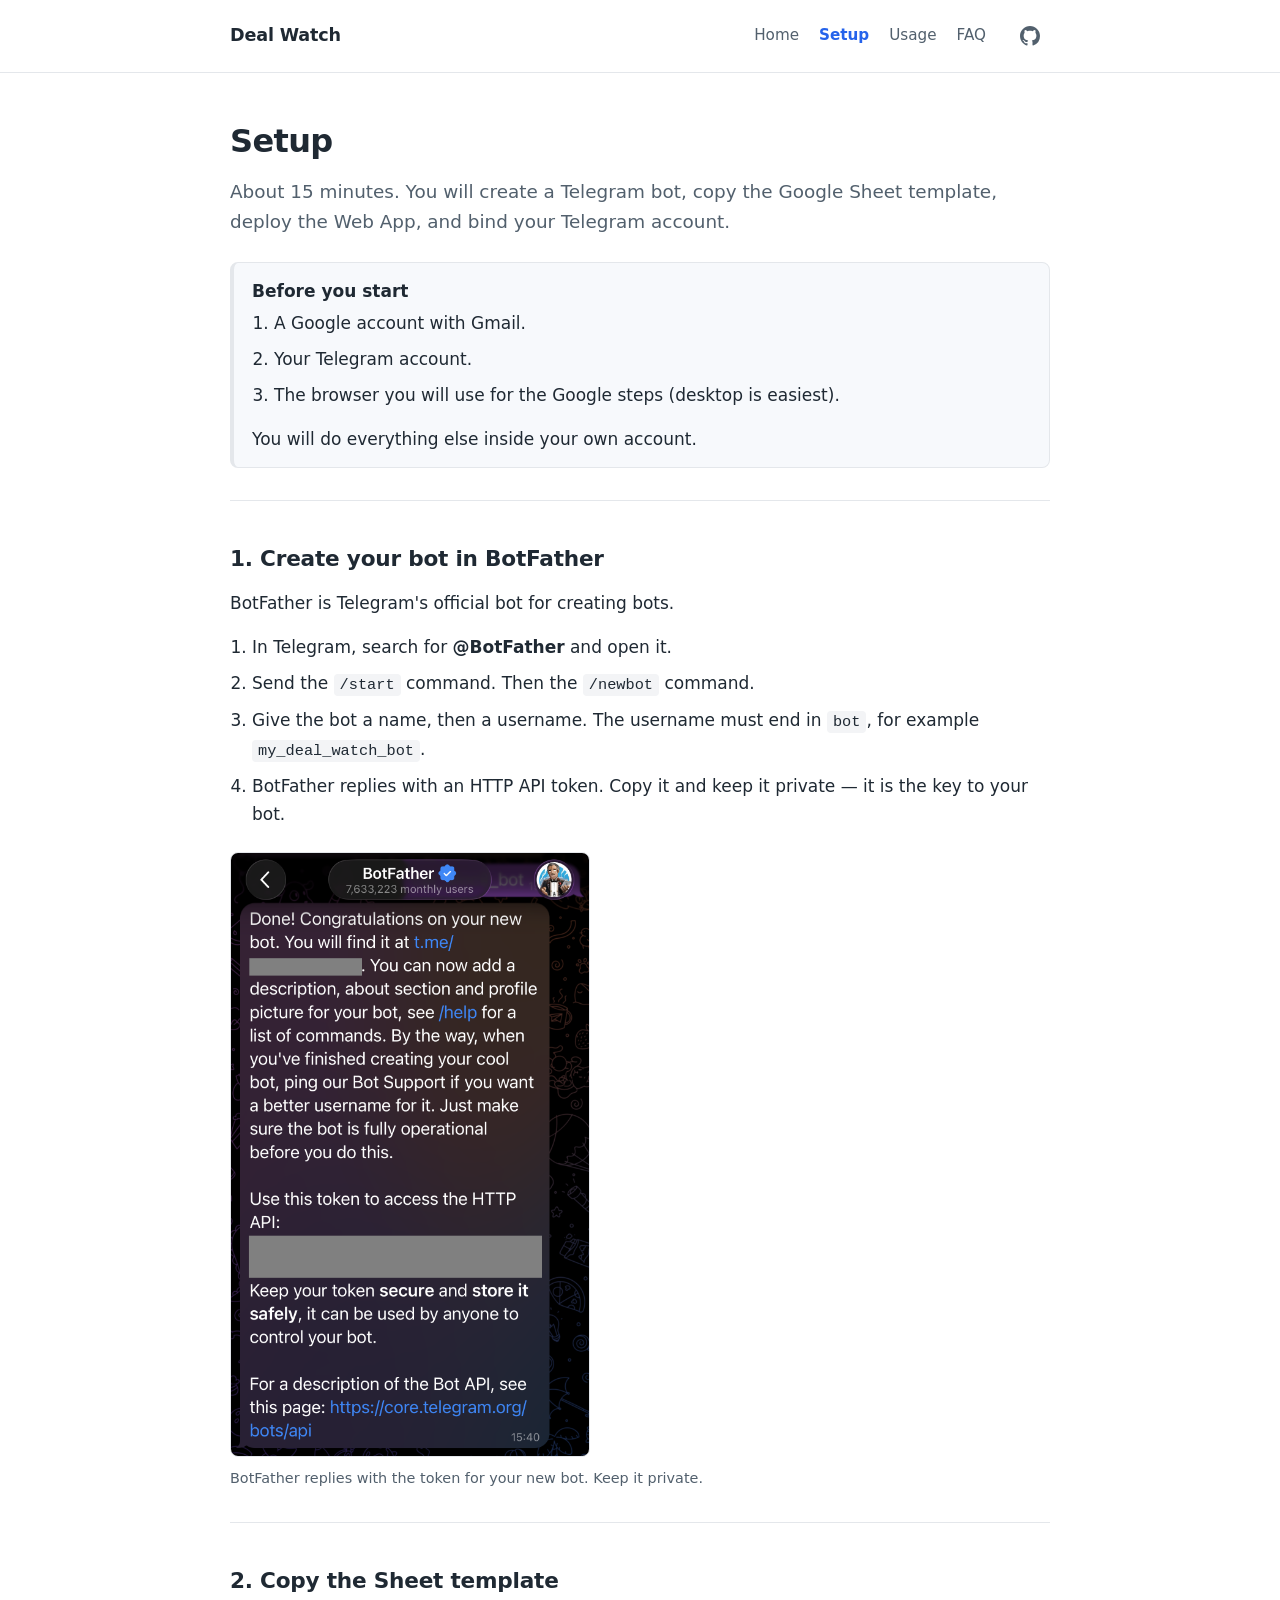
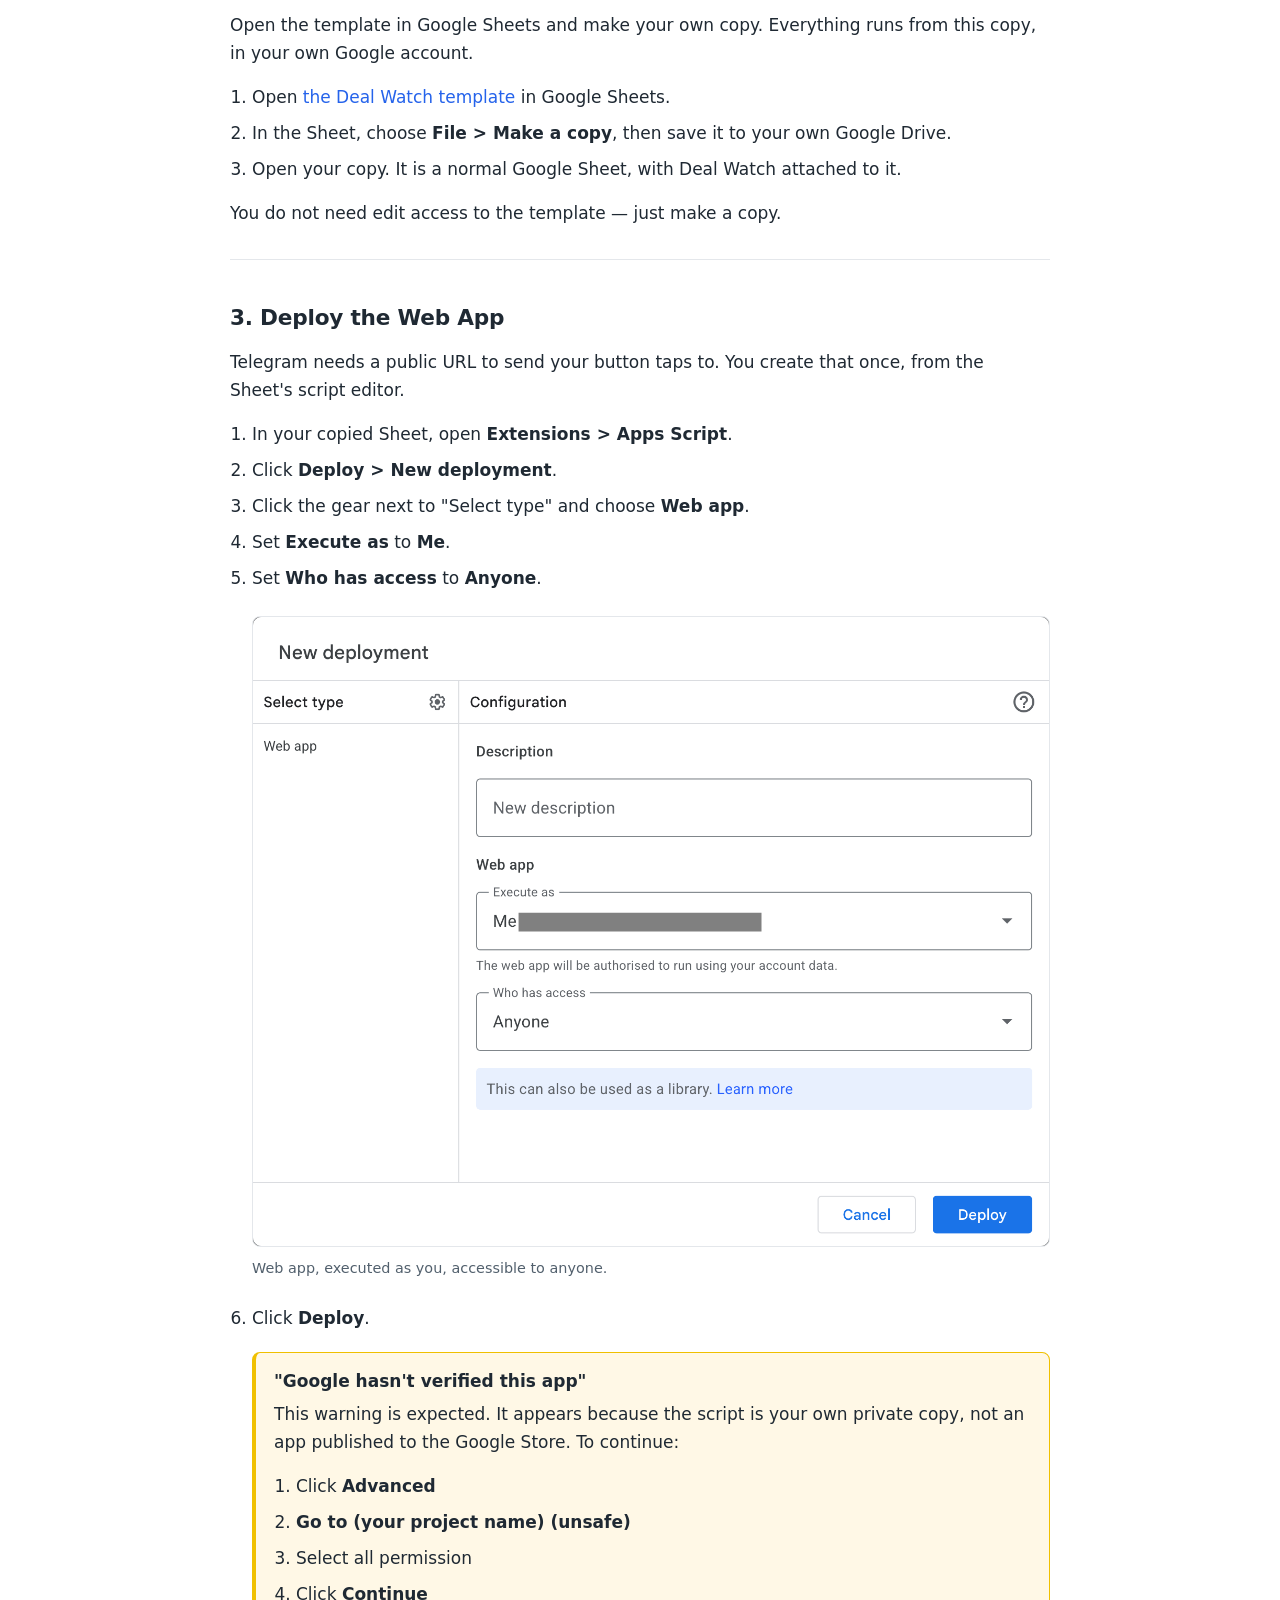
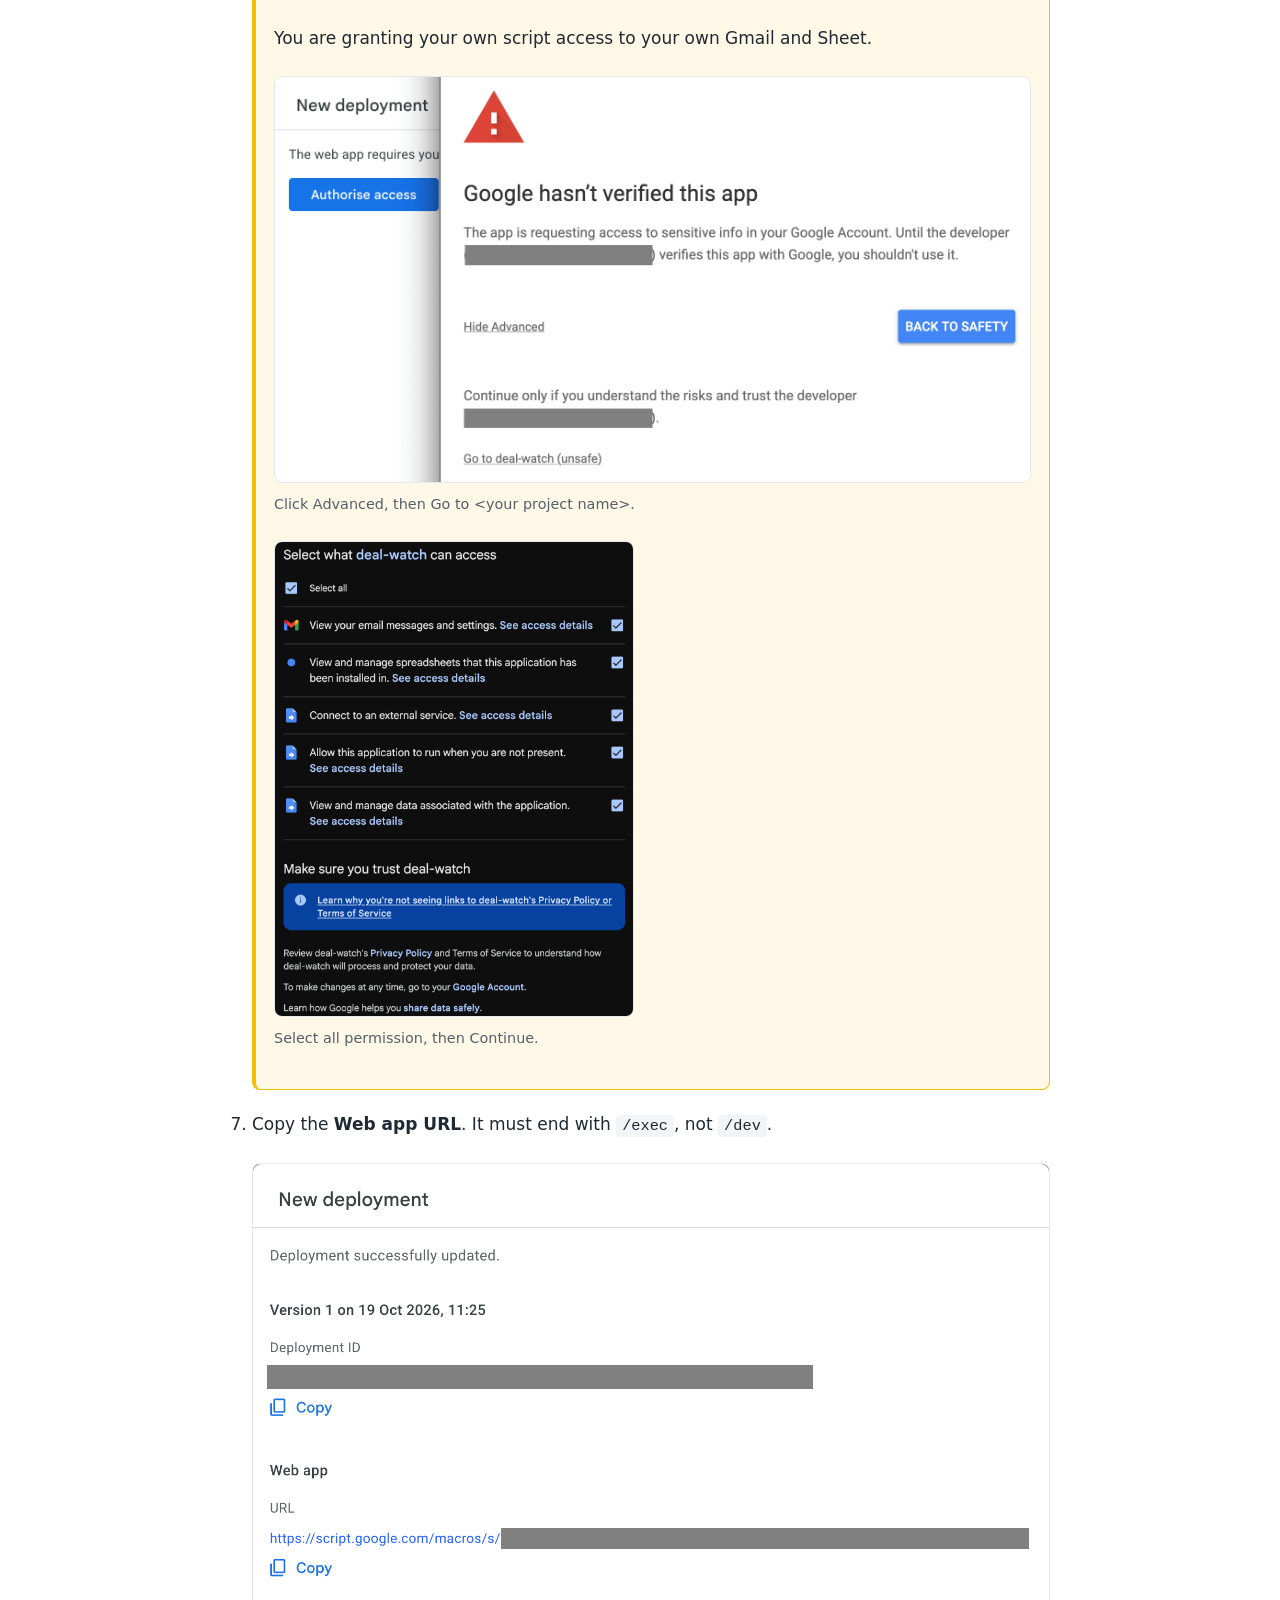
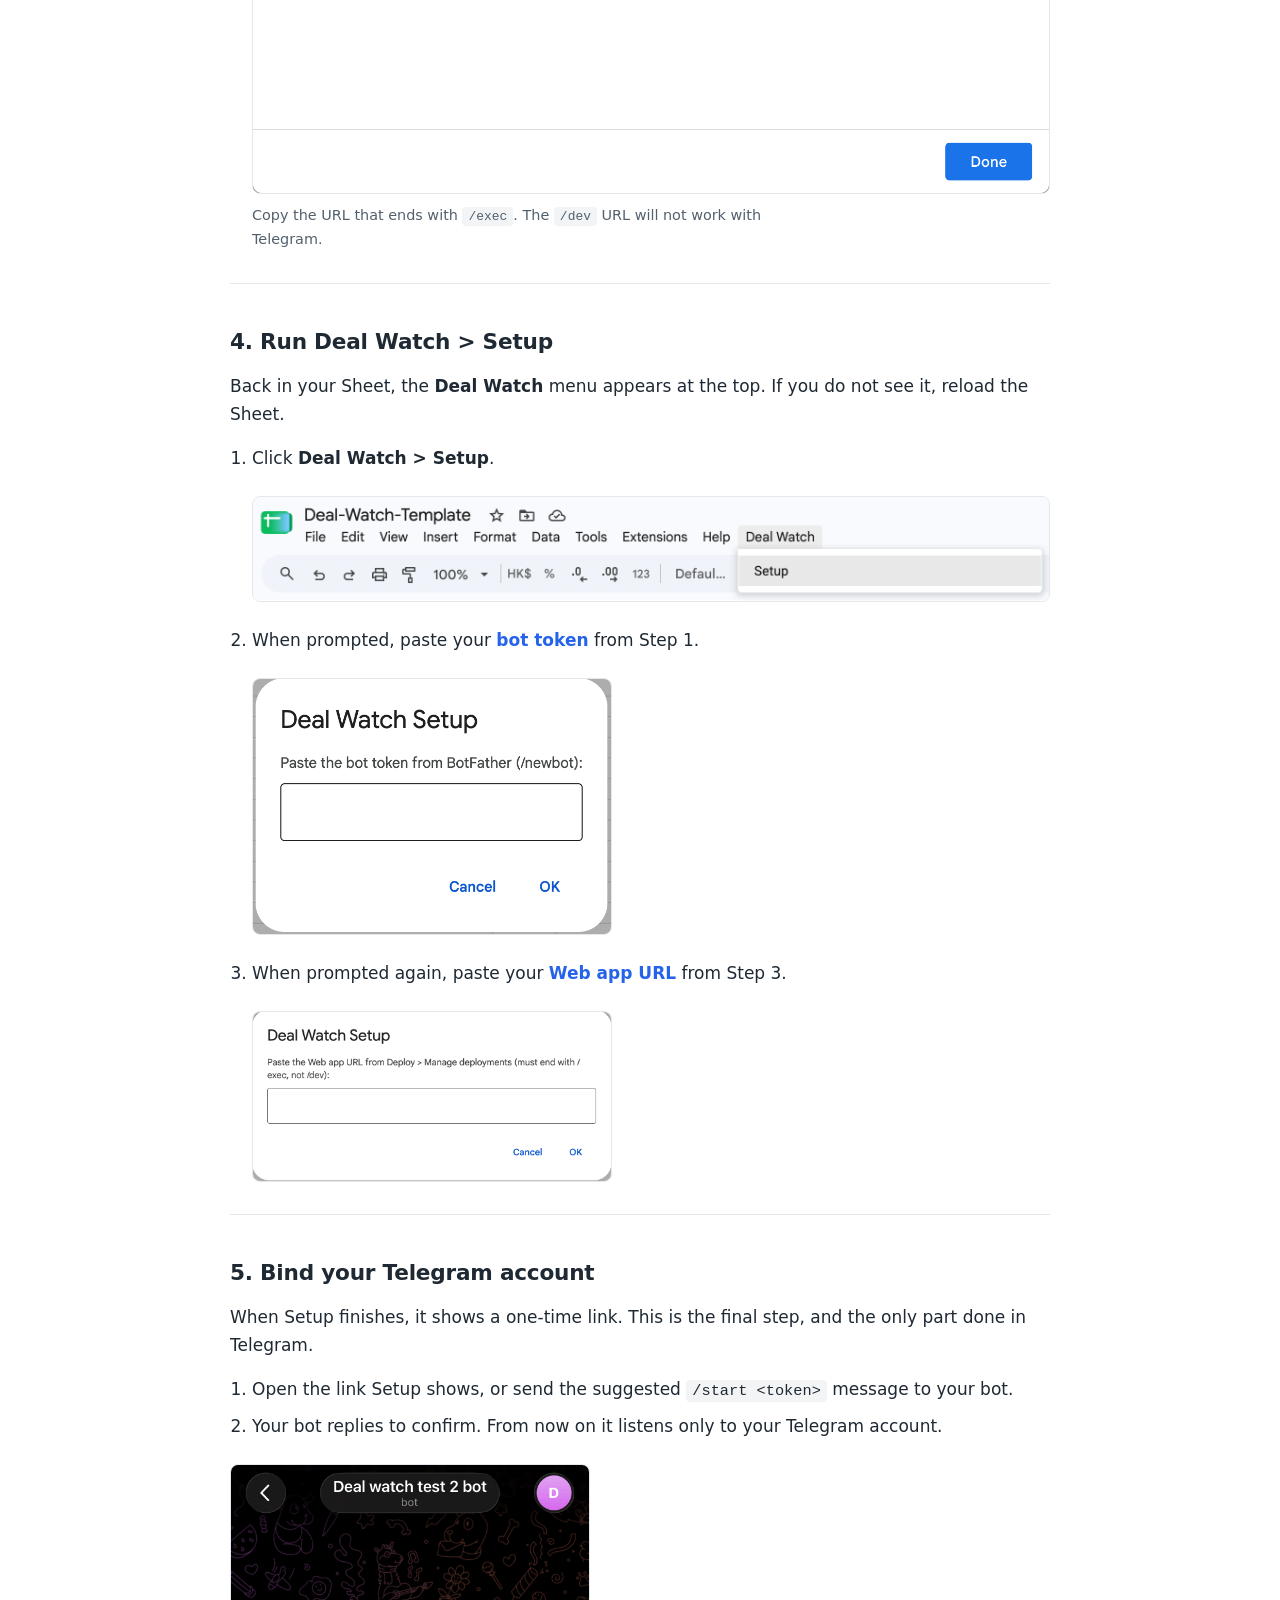
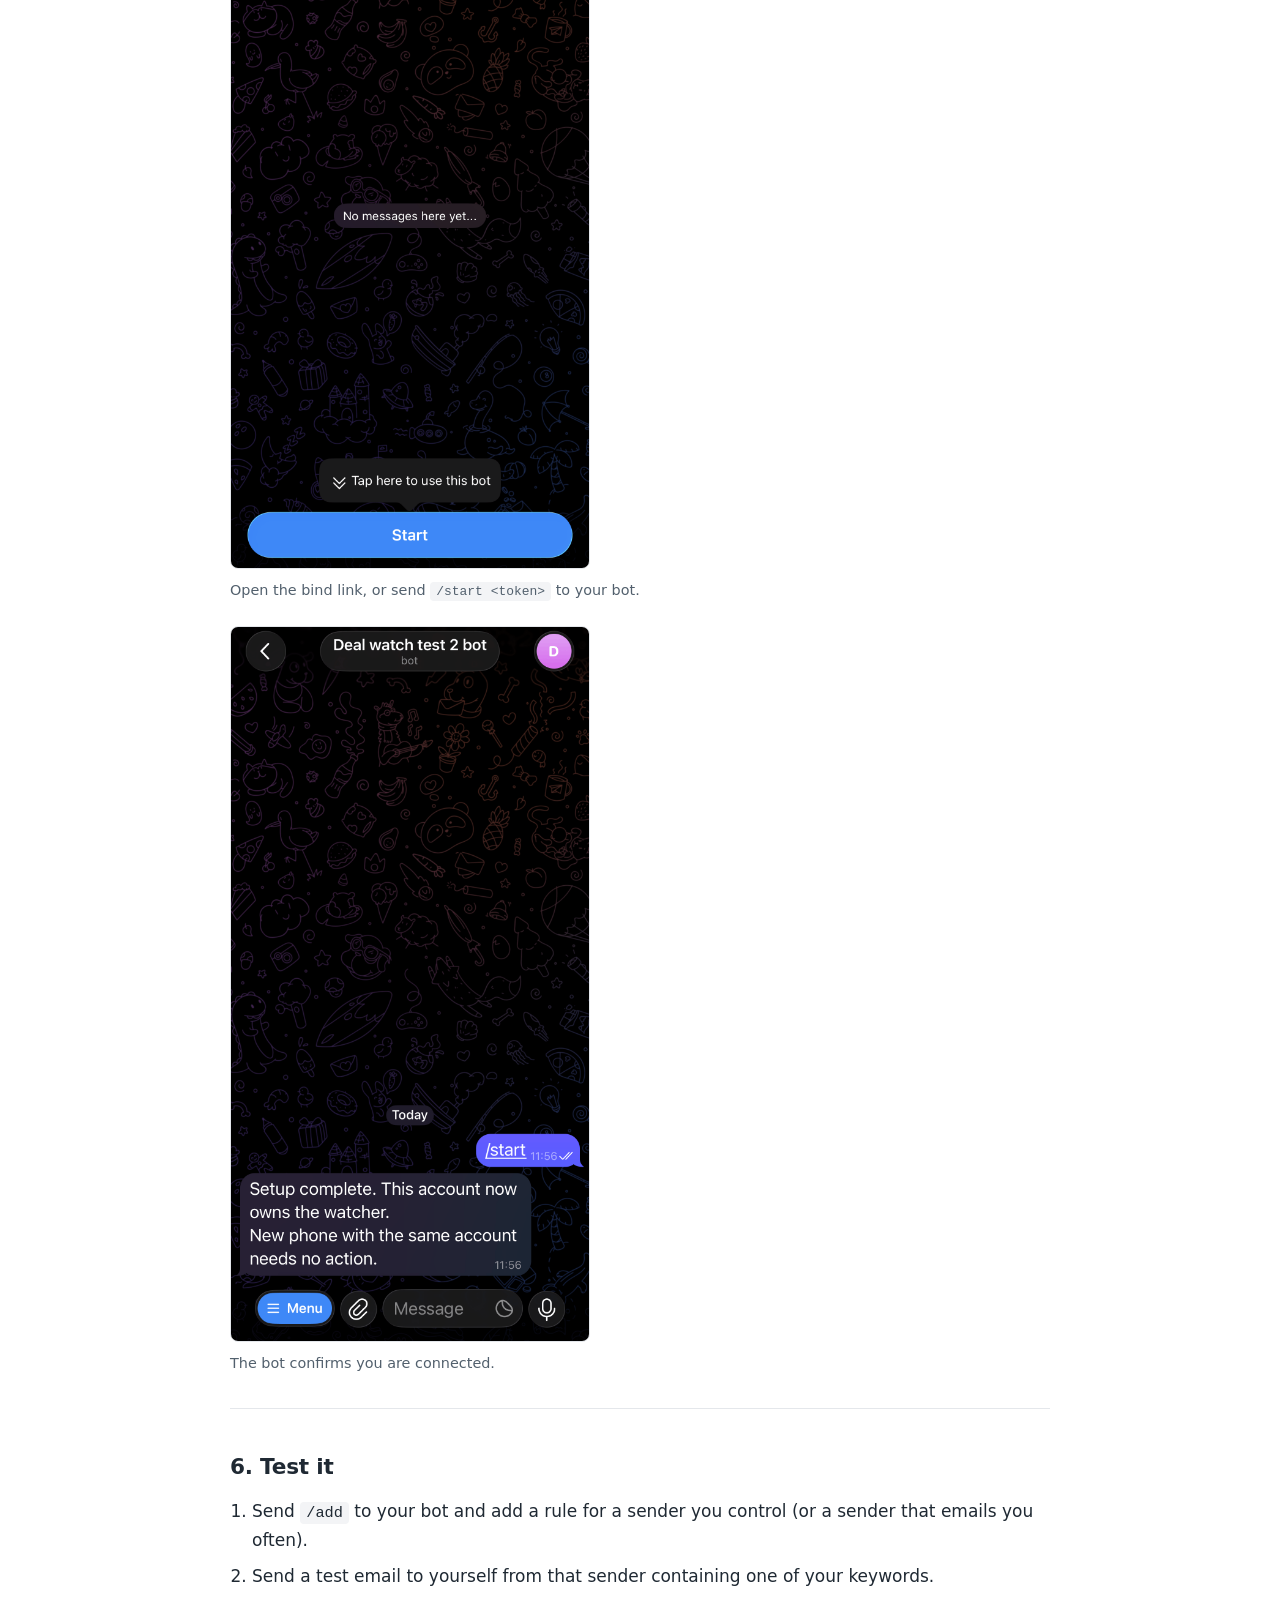
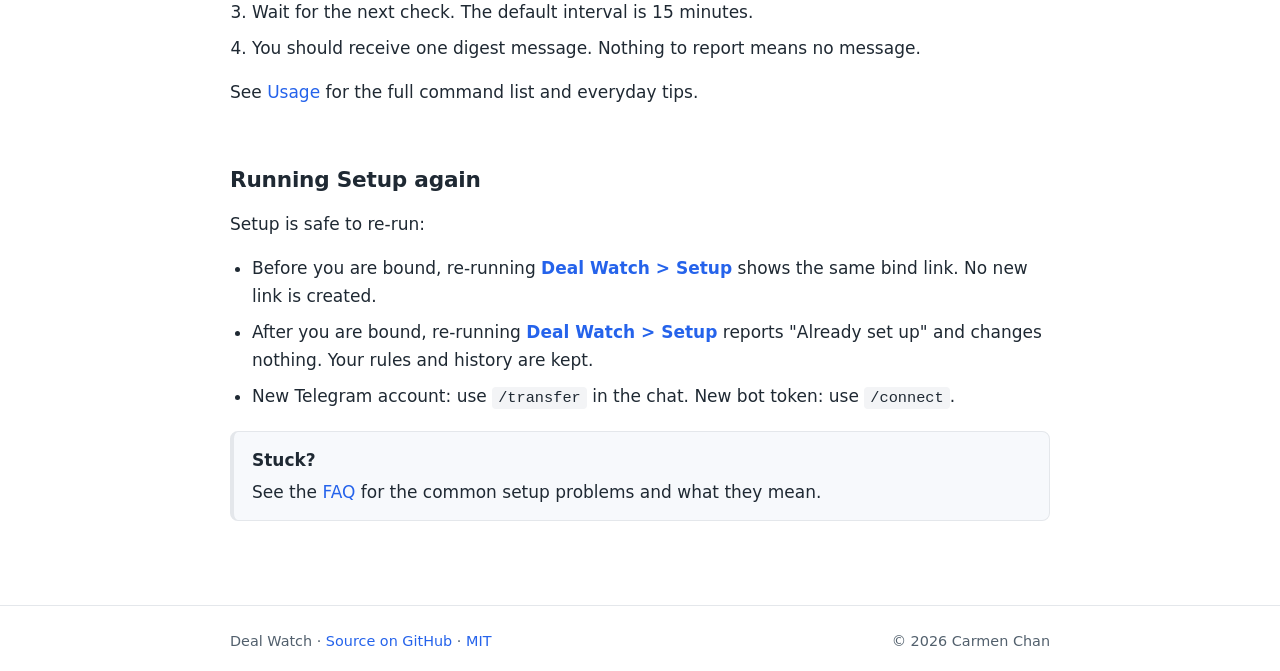
==== docs/setup.html @ f3969002 "Add initial documentation for Deal Watch: index, setup, and usage pages" ====
<!doctype html>
<html lang="en">

<head>
  <meta charset="utf-8">
  <meta name="viewport" content="width=device-width, initial-scale=1">
  <title>Setup — Deal Watch</title>
  <meta name="description"
    content="Step-by-step setup for Deal Watch: create a Telegram bot, copy the Google Sheet template, deploy the Web App, and bind your Telegram account.">
  <meta property="og:title" content="Setup — Deal Watch">
  <meta property="og:description"
    content="Step-by-step setup: Telegram bot, Google Sheet template, Web App deploy, Telegram binding.">
  <meta property="og:type" content="article">
  <meta property="og:url" content="https://carmenchancky.github.io/deal-watch/setup.html">
  <meta property="og:image" content="https://carmenchancky.github.io/deal-watch/assets/img/og.png">
  <meta property="og:image:width" content="1200">
  <meta property="og:image:height" content="630">
  <meta name="twitter:card" content="summary_large_image">
  <meta name="twitter:image" content="https://carmenchancky.github.io/deal-watch/assets/img/og.png">
  <link rel="icon" href="assets/img/favicon.svg" type="image/svg+xml">
  <link rel="stylesheet" href="assets/css/style.css">
</head>

<body>

  <header class="site-header">
    <div class="container header-inner">
      <a class="brand" href="index.html">Deal Watch</a>
      <nav id="site-nav" class="site-nav" aria-label="Main">
        <a href="index.html">Home</a>
        <a href="setup.html" aria-current="page">Setup</a>
        <a href="usage.html">Usage</a>
        <a href="faq.html">FAQ</a>
      </nav>
      <div class="header-actions">
        <a class="gh" target="_blank" rel="noopener" href="https://github.com/CarmenChanCKY/deal-watch"
          aria-label="GitHub repository">
          <svg viewBox="0 0 16 16" aria-hidden="true" fill="currentColor">
            <path
              d="M8 0C3.58 0 0 3.58 0 8c0 3.54 2.29 6.53 5.47 7.59.4.07.55-.17.55-.38 0-.19-.01-.82-.01-1.49-2.01.37-2.53-.49-2.69-.94-.09-.23-.48-.94-.82-1.13-.28-.15-.68-.52-.01-.53.63-.01 1.08.58 1.23.82.72 1.21 1.87.87 2.33.66.07-.52.28-.87.51-1.07-1.78-.2-3.64-.89-3.64-3.95 0-.87.31-1.59.82-2.15-.08-.2-.36-1.02.08-2.12 0 0 .67-.21 2.2.82.64-.18 1.32-.27 2-.27.68 0 1.36.09 2 .27 1.53-1.04 2.2-.82 2.2-.82.44 1.1.16 1.92.08 2.12.51.56.82 1.27.82 2.15 0 3.07-1.87 3.75-3.65 3.95.29.25.54.73.54 1.48 0 1.07-.01 1.93-.01 2.2 0 .21.15.46.55.38A8.01 8.01 0 0 0 16 8c0-4.42-3.58-8-8-8z" />
          </svg>
        </a>
        <button class="nav-toggle" type="button" aria-expanded="false" aria-controls="site-nav"
          aria-label="Toggle menu">
          <svg viewBox="0 0 24 24" fill="none" stroke="currentColor" stroke-width="2" stroke-linecap="round"
            aria-hidden="true">
            <line x1="3" y1="6" x2="21" y2="6" />
            <line x1="3" y1="12" x2="21" y2="12" />
            <line x1="3" y1="18" x2="21" y2="18" />
          </svg>
        </button>
      </div>
    </div>
  </header>

  <main>
    <div class="container">

      <h1>Setup</h1>
      <p class="lead">About 15 minutes. You will create a Telegram bot, copy the Google Sheet template, deploy the Web
        App, and bind your Telegram account.</p>

      <div class="callout">
        <strong>Before you start</strong>
        <ol>
          <li>A Google account with Gmail.</li>
          <li>Your Telegram account.</li>
          <li>The browser you will use for the Google steps (desktop is easiest).</li>
        </ol>
        <p>You will do everything else inside your own account.</p>
      </div>

      <section class="step">
        <h2>1. Create your bot in BotFather</h2>
        <p>BotFather is Telegram's official bot for creating bots.</p>
        <ol>
          <li>In Telegram, search for <strong>@BotFather</strong> and open it.</li>
          <li>Send the <code>/start</code> command. Then the <code>/newbot</code> command.</li>
          <li>Give the bot a name, then a username. The username must end in <code>bot</code>, for example
            <code>my_deal_watch_bot</code>.
          </li>
          <li id="tg-bot-api-token">BotFather replies with an HTTP API token. Copy it and keep it private — it is the
            key to your bot.</li>
        </ol>
        <figure class="shot">
          <img src="assets/img/setup-01-botfather-newbot.png" alt="BotFather answering with a new bot token" width="390"
            height="844">
          <figcaption>BotFather replies with the token for your new bot. Keep it private.</figcaption>
        </figure>
      </section>

      <section class="step">
        <h2>2. Copy the Sheet template</h2>
        <p>Open the template in Google Sheets and make your own copy. Everything runs from this copy, in your own Google
          account.</p>
        <ol>
          <li>Open <a target="_blank" rel="noopener"
              href="https://docs.google.com/spreadsheets/d/1pNb1TCxCix7ublIMJN-R3xNJn_6sjlU_rzRanuQFDno/edit?usp=sharing">the
              Deal Watch template</a> in Google Sheets.</li>
          <li>In the Sheet, choose <strong>File &gt; Make a copy</strong>, then save it to your own Google Drive.</li>
          <li>Open your copy. It is a normal Google Sheet, with Deal Watch attached to it.</li>
        </ol>
        <p>You do not need edit access to the template — just make a copy.</p>
      </section>

      <section class="step">
        <h2>3. Deploy the Web App</h2>
        <p>Telegram needs a public URL to send your button taps to. You create that once, from the Sheet's script
          editor.</p>
        <ol>
          <li>In your copied Sheet, open <strong>Extensions &gt; Apps Script</strong>.</li>
          <li>Click <strong>Deploy &gt; New deployment</strong>.</li>
          <li>Click the gear next to "Select type" and choose <strong>Web app</strong>.</li>
          <li>Set <strong>Execute as</strong> to <strong>Me</strong>.</li>
          <li>Set <strong>Who has access</strong> to <strong>Anyone</strong>.</li>
          <figure class="shot wide">
            <img src="assets/img/setup-04-deploy-new-deployment.png"
              alt="Apps Script New deployment settings for a Web app" width="1200" height="675">
            <figcaption>Web app, executed as you, accessible to anyone.</figcaption>
          </figure>
          <li>Click <strong>Deploy</strong>.</li>
          <div class="callout warn" id="unverified-app">
            <strong>"Google hasn't verified this app"</strong>
            <p>This warning is expected. It appears because the script is your own private copy, not an app published to
              the Google Store. To continue:</p>

            <ol>
              <li>Click <strong>Advanced</strong></li>
              <li><strong>Go to (your project name) (unsafe)</strong></li>
              <li>Select all permission</li>
              <li>Click <strong>Continue</strong></li>
            </ol>
            <p>You are granting your own script access to your own Gmail and Sheet.</p>

            <figure class="shot wide">
              <img src="assets/img/setup-02-oauth-warning.png"
                alt="Google unverified app warning with the Advanced link" width="1200" height="675">
              <figcaption>Click Advanced, then Go to &lt;your project name>.</figcaption>
            </figure>
            <figure class="shot">
              <img src="assets/img/setup-03-permission-warning.png" alt="Google request permission" width="1200"
                height="675">
              <figcaption>Select all permission, then Continue.</figcaption>
            </figure>
          </div>
          <li id="web-app-url">Copy the <strong>Web app URL</strong>. It must end with <code>/exec</code>, not
            <code>/dev</code>.
          </li>

          <figure class="shot wide">
            <img src="assets/img/setup-05-deploy-exec-url.png" alt="The Web app URL ending in /exec" width="1200"
              height="675">
            <figcaption>Copy the URL that ends with <code>/exec</code>. The <code>/dev</code> URL will not work with
              Telegram.</figcaption>
          </figure>
        </ol>
      </section>

      <section class="step">
        <h2>4. Run Deal Watch &gt; Setup</h2>
        <p>Back in your Sheet, the <strong>Deal Watch</strong> menu appears at the top. If you do not see it, reload the
          Sheet.</p>
        <ol>
          <li id="deal-watch-setup">Click <strong>Deal Watch &gt; Setup</strong>.</li>
          <figure class="shot wide">
            <img src="assets/img/setup-06-deal-watch-setup-btn.png" alt="Deal Watch > Setup button" width="1200"
              height="675">
          </figure>
          <li>When prompted, paste your <strong><a href="#tg-bot-api-token">bot token</a></strong> from Step 1.</li>
          <figure class="shot">
            <img src="assets/img/setup-07-ask-bot-token.png" alt="Setup prompting for the bot token" width="1200"
              height="675">
          </figure>
          <li>When prompted again, paste your <strong><a href="#web-app-url">Web app URL</a></strong> from Step 3.</li>
          <figure class="shot">
            <img src="assets/img/setup-08-ask-web-app-url.png" alt="Setup prompting for the Web app URL" width="1200"
              height="675">
          </figure>
        </ol>
      </section>

      <section class="step">
        <h2>5. Bind your Telegram account</h2>
        <p>When Setup finishes, it shows a one-time link. This is the final step, and the only part done in Telegram.
        </p>
        <ol>
          <li>Open the link Setup shows, or send the suggested <code>/start &lt;token&gt;</code> message to your bot.
          </li>
          <li>Your bot replies to confirm. From now on it listens only to your Telegram account.</li>
        </ol>
        <figure class="shot">
          <img src="assets/img/setup-09-bind-link.png" alt="Setup showing the one-time Telegram bind link" width="1200"
            height="675">
          <figcaption>Open the bind link, or send <code>/start &lt;token&gt;</code> to your bot.</figcaption>
        </figure>
        <figure class="shot">
          <img src="assets/img/setup-10-start-bound.png" alt="Telegram showing the bot connected" width="390"
            height="844">
          <figcaption>The bot confirms you are connected.</figcaption>
        </figure>
      </section>

      <section class="step">
        <h2>6. Test it</h2>
        <ol>
          <li>Send <code>/add</code> to your bot and add a rule for a sender you control (or a sender that emails you
            often).</li>
          <li>Send a test email to yourself from that sender containing one of your keywords.</li>
          <li>Wait for the next check. The default interval is 15 minutes.</li>
          <li>You should receive one digest message. Nothing to report means no message.</li>
        </ol>
        <p>See <a href="usage.html">Usage</a> for the full command list and everyday tips.</p>
      </section>

      <h2>Running Setup again</h2>
      <p>Setup is safe to re-run:</p>
      <ul>
        <li>Before you are bound, re-running <strong><a href="#deal-watch-setup">Deal Watch &gt; Setup</a></strong>
          shows the same bind link. No new link is created.</li>
        <li>After you are bound, re-running <strong><a href="#deal-watch-setup">Deal Watch &gt; Setup</a></strong>
          reports "Already set up" and changes nothing. Your rules and history are
          kept.</li>
        <li>New Telegram account: use <code>/transfer</code> in the chat. New bot token: use <code>/connect</code>.</li>
      </ul>

      <div class="callout">
        <strong>Stuck?</strong>
        <p>See the <a href="faq.html">FAQ</a> for the common setup problems and what they mean.</p>
      </div>

    </div>
  </main>

  <footer class="site-footer">
    <div class="container footer-inner">
      <p>Deal Watch · <a target="_blank" rel="noopener" href="https://github.com/CarmenChanCKY/deal-watch">Source on
          GitHub</a> · <a target="_blank" rel="noopener"
          href="https://github.com/CarmenChanCKY/deal-watch/blob/main/LICENSE">MIT</a></p>
      <p class="copyright">&copy; <span data-year>2026</span> Carmen Chan</p>
    </div>
  </footer>

  <script src="assets/js/site.js"></script>
</body>

</html>
---- docs/assets/css/style.css ----
:root {
  --bg: #ffffff;
  --bg-soft: #f7f9fc;
  --text: #1f2933;
  --muted: #52606d;
  --border: #e4e7eb;
  --accent: #2563eb;
  --accent-dark: #1d4ed8;
  --code-bg: #f3f4f6;
  --warn-bg: #fff8e6;
  --warn-border: #f0c000;
  --radius: 8px;
  --max: 860px;
}

* {
  box-sizing: border-box;
}

html {
  -webkit-text-size-adjust: 100%;
}

body {
  margin: 0;
  background: var(--bg);
  color: var(--text);
  font-family:
    system-ui,
    -apple-system,
    "Segoe UI",
    Roboto,
    "Helvetica Neue",
    Arial,
    "PingFang TC",
    "Microsoft JhengHei",
    sans-serif;
  font-size: 17px;
  line-height: 1.65;
}

.container {
  max-width: var(--max);
  margin: 0 auto;
  padding: 0 20px;
}

/* Header and navigation */

.site-header {
  border-bottom: 1px solid var(--border);
  background: var(--bg);
}

.header-inner {
  display: flex;
  flex-wrap: wrap;
  align-items: center;
  gap: 8px 24px;
  padding-top: 16px;
  padding-bottom: 16px;
  position: relative;
}

.brand {
  order: 1;
  font-size: 1.1rem;
  font-weight: 700;
  letter-spacing: -0.01em;
  color: var(--text);
  text-decoration: none;
}

.header-actions {
  order: 3;
  display: flex;
  align-items: center;
  gap: 4px;
}

.site-nav {
  order: 2;
  display: flex;
  flex-wrap: wrap;
  align-items: center;
  gap: 4px 20px;
  margin-left: auto;
}

.site-nav a {
  color: var(--muted);
  text-decoration: none;
  font-size: 0.95rem;
}

.site-nav a:hover,
.site-nav a[aria-current="page"] {
  color: var(--accent);
}

.site-nav a[aria-current="page"] {
  font-weight: 600;
}

.gh {
  display: inline-flex;
  align-items: center;
  justify-content: center;
  width: 40px;
  height: 40px;
  border-radius: var(--radius);
  color: var(--muted);
}

.gh svg {
  display: block;
  width: 20px;
  height: 20px;
}

.gh:hover {
  color: var(--text);
  background: var(--bg-soft);
  text-decoration: none;
}

.nav-toggle {
  display: none;
  align-items: center;
  justify-content: center;
  width: 40px;
  height: 40px;
  border: 1px solid var(--border);
  border-radius: var(--radius);
  background: var(--bg);
  color: var(--text);
  cursor: pointer;
}

.nav-toggle svg {
  display: block;
  width: 22px;
  height: 22px;
}

.nav-toggle:hover {
  border-color: var(--muted);
}

/* Typography */

main {
  padding: 48px 0 64px;
}

h1 {
  font-size: 2rem;
  line-height: 1.25;
  letter-spacing: -0.02em;
  margin: 0 0 16px;
}

h2 {
  font-size: 1.35rem;
  letter-spacing: -0.01em;
  margin: 48px 0 12px;
  padding-top: 8px;
}

h3 {
  font-size: 1.05rem;
  margin: 28px 0 8px;
}

h2,
h3 {
  scroll-margin-top: 20px;
}

p {
  margin: 0 0 16px;
}

ul,
ol {
  margin: 0 0 16px;
  padding-left: 22px;
}

li {
  margin: 0 0 8px;
}

a {
  color: var(--accent);
  text-decoration: none;
}

a:hover {
  color: var(--accent-dark);
  text-decoration: underline;
}

.lead {
  font-size: 1.15rem;
  color: var(--muted);
  margin-bottom: 24px;
}

.muted {
  color: var(--muted);
}

/* Home hero */

.hero h1 {
  font-size: 2.4rem;
}

.hero .lead {
  max-width: 640px;
}

.hero-inner {
  display: grid;
  grid-template-columns: 1.1fr 0.9fr;
  gap: 36px;
  align-items: center;
}

.hero-shot {
  margin: 0;
}

.hero-shot img {
  display: block;
  width: 100%;
  /* max-width: 300px; */
  margin: 0 auto;
  height: auto;
  border: 1px solid var(--border);
  border-radius: 20px;
  background: var(--bg-soft);
}

.actions {
  display: flex;
  flex-wrap: wrap;
  gap: 12px;
  margin: 28px 0 8px;
}

.button {
  display: inline-block;
  padding: 10px 18px;
  border-radius: var(--radius);
  border: 1px solid var(--accent);
  background: var(--accent);
  color: #fff;
  font-size: 0.95rem;
  font-weight: 600;
  text-decoration: none;
}

.button:hover {
  background: var(--accent-dark);
  border-color: var(--accent-dark);
  color: #fff;
  text-decoration: none;
}

.button.secondary {
  background: transparent;
  border-color: var(--border);
  color: var(--text);
}

.button.secondary:hover {
  border-color: var(--muted);
  background: var(--bg-soft);
  color: var(--text);
}

/* Feature cards */

.cards {
  list-style: none;
  padding: 0;
  margin: 24px 0;
  display: grid;
  gap: 16px;
  grid-template-columns: repeat(2, minmax(0, 1fr));
}

.card {
  border: 1px solid var(--border);
  border-radius: var(--radius);
  padding: 18px 20px;
  background: var(--bg);
}

.card h3 {
  margin-top: 0;
  margin-bottom: 6px;
}

.card p {
  margin: 0;
  color: var(--muted);
  font-size: 0.95rem;
}

/* Numbered flow */

.flow {
  list-style: none;
  counter-reset: flow;
  padding: 0;
  margin: 24px 0;
}

.flow li {
  counter-increment: flow;
  position: relative;
  padding-left: 44px;
  margin-bottom: 16px;
}

.flow li::before {
  content: counter(flow);
  position: absolute;
  left: 0;
  top: 0;
  width: 28px;
  height: 28px;
  border-radius: 50%;
  background: var(--accent);
  color: #fff;
  font-size: 0.9rem;
  font-weight: 600;
  display: flex;
  align-items: center;
  justify-content: center;
}

/* Steps */

.step {
  border-top: 1px solid var(--border);
  margin-top: 32px;
  padding-top: 8px;
}

.step h2 {
  margin-top: 24px;
}

/* Callouts */

.callout {
  border: 1px solid var(--border);
  border-left-width: 4px;
  border-radius: var(--radius);
  padding: 14px 18px;
  margin: 20px 0;
  background: var(--bg-soft);
  scroll-margin-top: 20px;
}

.callout.warn {
  background: var(--warn-bg);
  border-color: var(--warn-border);
}

.callout > strong:first-child {
  display: block;
  margin-bottom: 4px;
}

.callout p:last-child {
  margin-bottom: 0;
}

/* Code */

code {
  font-family: ui-monospace, SFMono-Regular, Menlo, Consolas, monospace;
  font-size: 0.9em;
  background: var(--code-bg);
  padding: 2px 6px;
  border-radius: 4px;
}

.code-row {
  display: flex;
  align-items: center;
  gap: 10px;
  flex-wrap: wrap;
  margin: 16px 0;
}

pre {
  margin: 0;
  background: var(--code-bg);
  border: 1px solid var(--border);
  border-radius: var(--radius);
  padding: 12px 14px;
  overflow-x: auto;
}

pre code {
  background: none;
  padding: 0;
  font-size: 0.9rem;
}

.copy-button {
  border: 1px solid var(--border);
  background: var(--bg);
  color: var(--muted);
  border-radius: var(--radius);
  padding: 8px 14px;
  font-size: 0.85rem;
  font-family: inherit;
  cursor: pointer;
}

.copy-button:hover {
  border-color: var(--muted);
  color: var(--text);
}

/* Tables */

table {
  width: 100%;
  border-collapse: collapse;
  margin: 20px 0;
  font-size: 0.95rem;
}

th,
td {
  text-align: left;
  padding: 10px 12px;
  border-bottom: 1px solid var(--border);
  vertical-align: top;
}

th {
  color: var(--muted);
  font-weight: 600;
  white-space: nowrap;
}

/* Screenshots */

.shot {
  margin: 24px 0;
}

.shot img {
  display: block;
  width: 100%;
  max-width: 360px;
  height: auto;
  border: 1px solid var(--border);
  border-radius: var(--radius);
  background: var(--bg-soft);
}

.shot.wide img {
  max-width: 100%;
}

.shot figcaption {
  margin-top: 10px;
  max-width: 560px;
  font-size: 0.9rem;
  color: var(--muted);
}

/* Table of contents */

.toc {
  border: 1px solid var(--border);
  border-radius: var(--radius);
  background: var(--bg-soft);
  padding: 18px 22px;
  margin: 28px 0 40px;
}

.toc h2 {
  font-size: 0.85rem;
  text-transform: uppercase;
  letter-spacing: 0.06em;
  color: var(--muted);
  margin: 0 0 10px;
  padding: 0;
}

.toc ol {
  margin: 0;
  padding-left: 20px;
}

.toc li {
  margin-bottom: 6px;
}

/* Q&A */

.qa {
  border: 1px solid var(--border);
  border-radius: var(--radius);
  padding: 18px 20px;
  margin: 0 0 16px;
  scroll-margin-top: 20px;
}

.qa h3 {
  display: flex;
  align-items: flex-start;
  gap: 10px;
  margin: 0 0 12px;
  padding-bottom: 12px;
  border-bottom: 1px solid var(--border);
  font-size: 1.1rem;
  line-height: 1.4;
}

.qa-icon {
  flex: none;
  width: 22px;
  height: 22px;
  margin-top: 3px;
  color: var(--accent);
}

.qa > *:last-child {
  margin-bottom: 0;
}

/* Footer */

.site-footer {
  border-top: 1px solid var(--border);
  padding: 24px 0;
  color: var(--muted);
  font-size: 0.9rem;
}

.footer-inner {
  display: flex;
  flex-wrap: wrap;
  justify-content: space-between;
  align-items: center;
  gap: 8px 16px;
}

.site-footer p {
  margin: 0;
}

/* Focus */

a:focus-visible,
button:focus-visible {
  outline: 2px solid var(--accent);
  outline-offset: 2px;
}

/* Responsive */

@media (max-width: 760px) {
  .hero-inner {
    grid-template-columns: 1fr;
    gap: 24px;
  }

  .hero-shot img {
    max-width: 85%;
  }

  .actions {
    justify-content: center;
  }
}

@media (max-width: 640px) {
  .nav-toggle {
    display: inline-flex;
  }

  .header-actions {
    margin-left: auto;
  }

  .site-nav {
    display: none;
    order: 4;
    flex-basis: 100%;
    margin-left: 0;
  }

  .site-nav.open {
    display: flex;
    flex-direction: column;
    align-items: stretch;
    gap: 0;
    padding: 8px 0 4px;
    border-top: 1px solid var(--border);
  }

  .site-nav.open a {
    padding: 10px 4px;
    border-bottom: 1px solid var(--border);
  }

  .site-nav.open a:last-child {
    border-bottom: 0;
  }
}

@media (max-width: 600px) {
  body {
    font-size: 16px;
  }

  .hero h1 {
    font-size: 1.9rem;
  }

  h1 {
    font-size: 1.6rem;
  }
}

@media (max-width: 560px) {
  .cards {
    grid-template-columns: 1fr;
  }
}
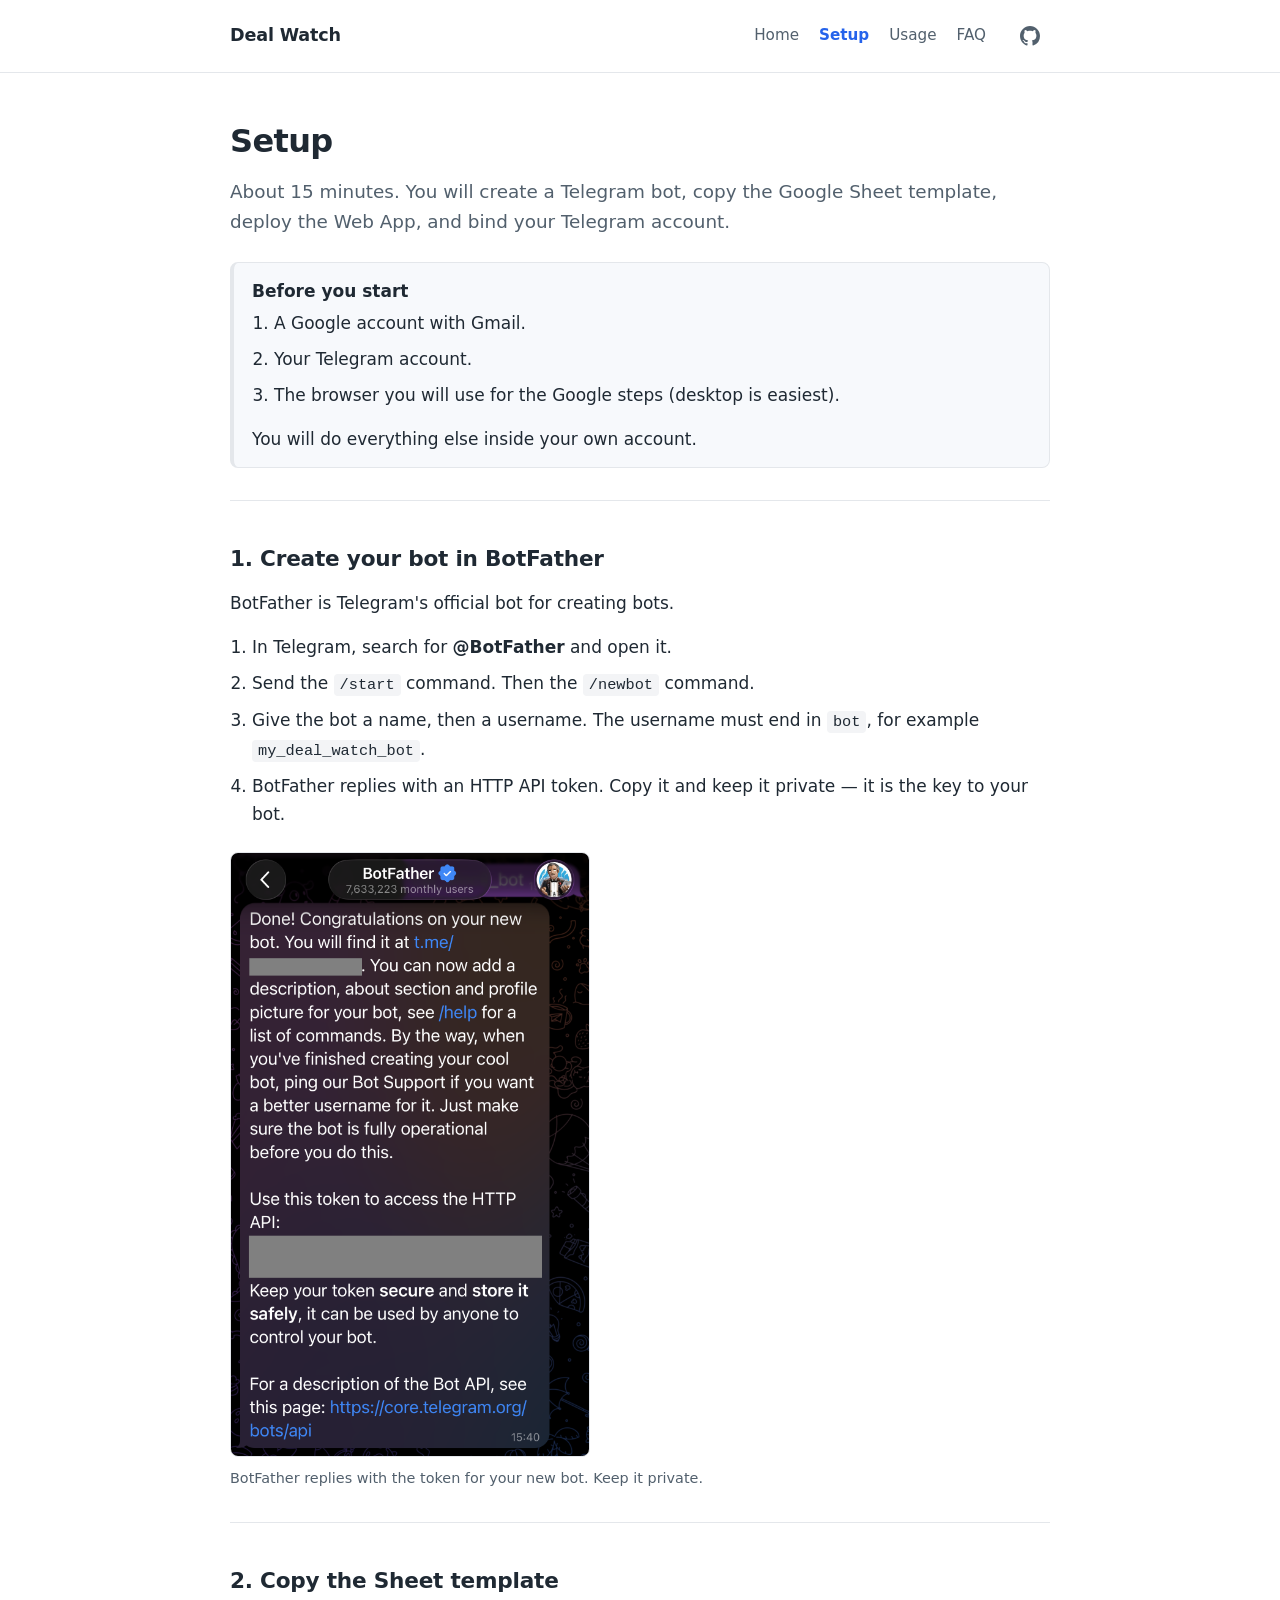
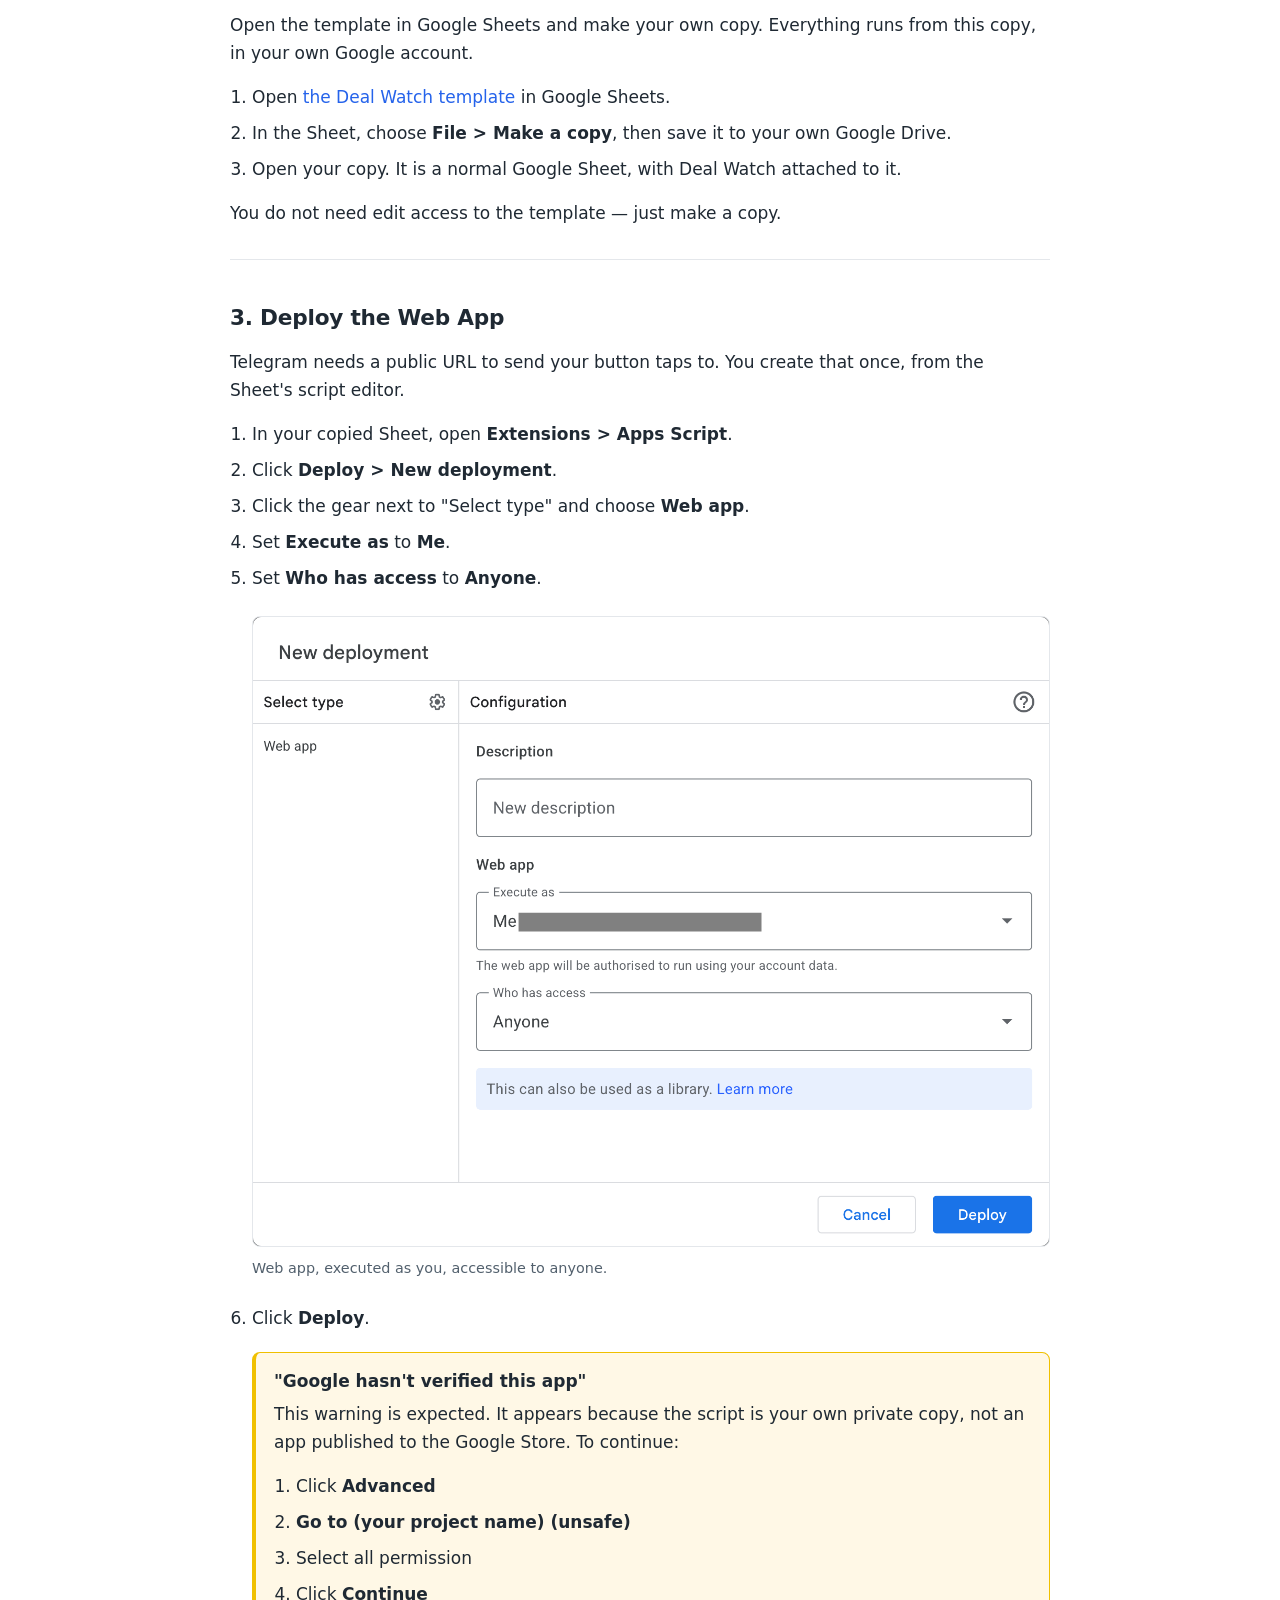
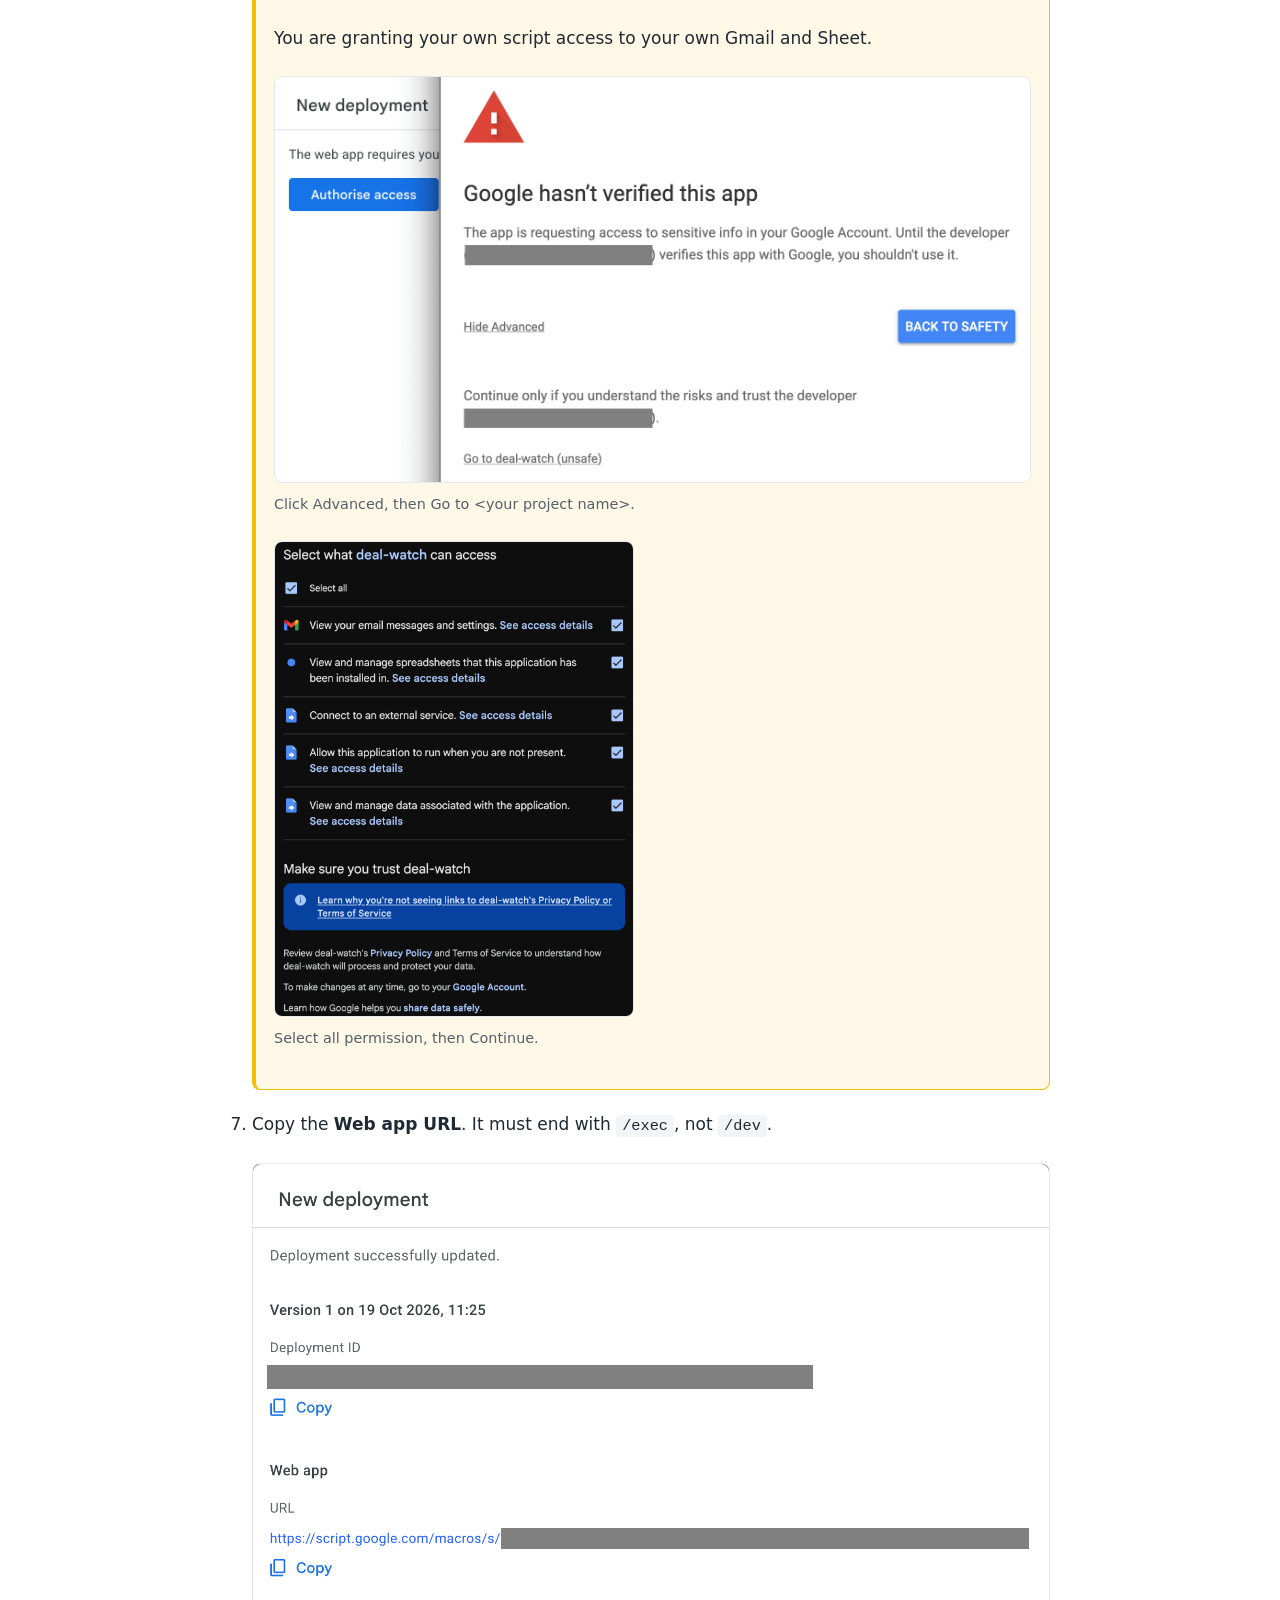
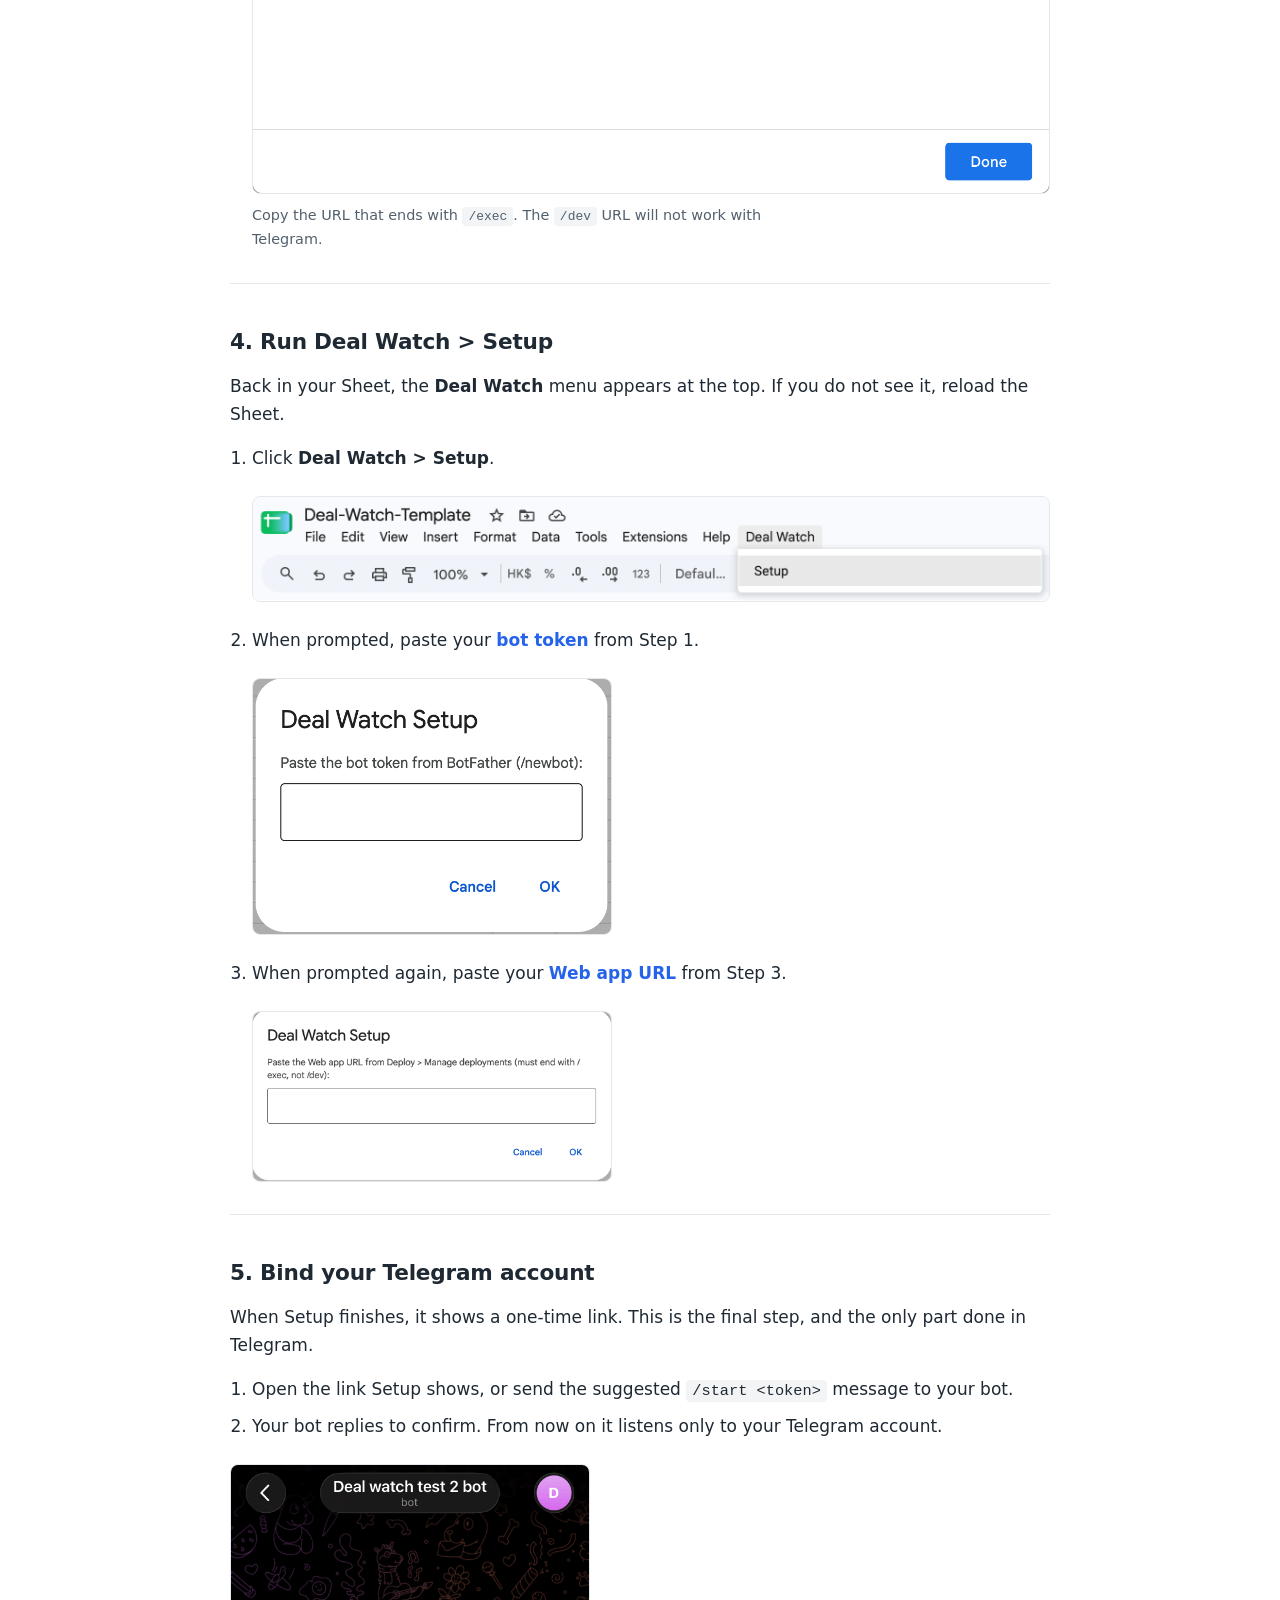
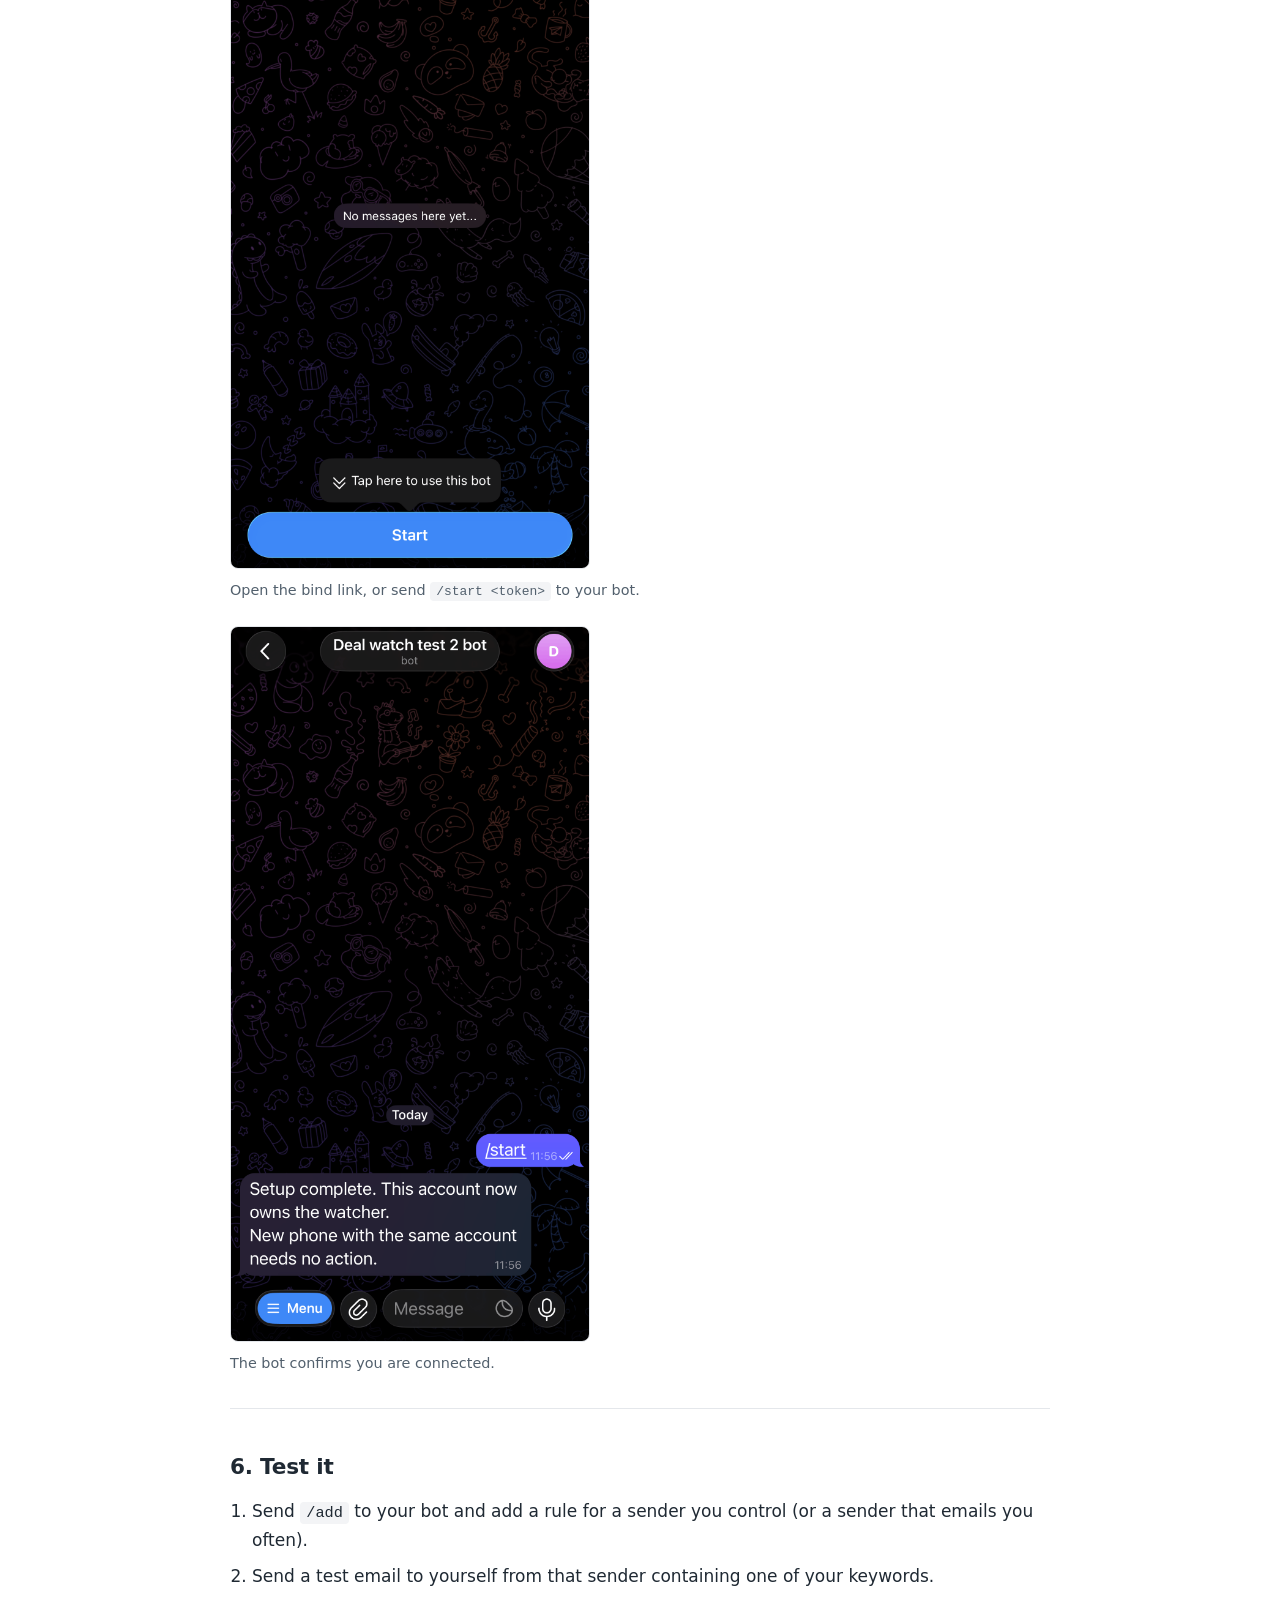
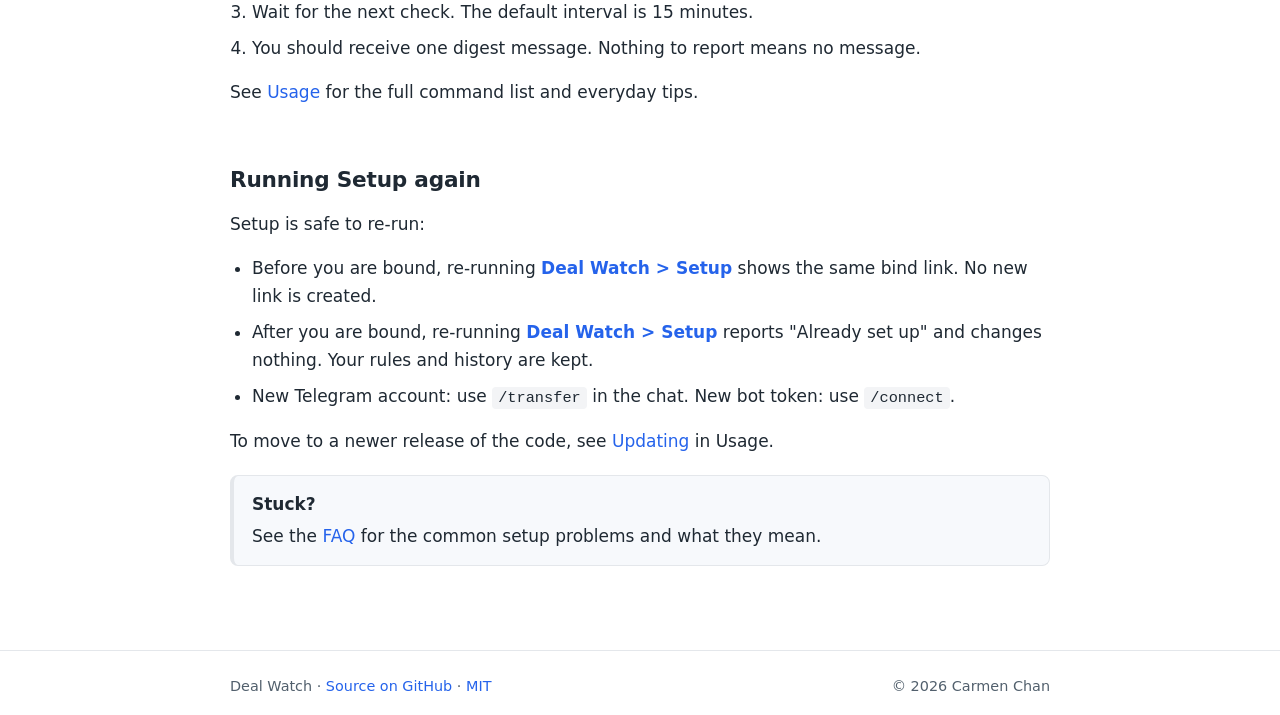
==== commit 6f041380: "Implement versioning and update notification system; add changelog and version tracking in status" ====
--- a/docs/setup.html
+++ b/docs/setup.html
@@ -223,6 +223,8 @@
         <li>New Telegram account: use <code>/transfer</code> in the chat. New bot token: use <code>/connect</code>.</li>
       </ul>
 
+      <p>To move to a newer release of the code, see <a href="usage.html#updating">Updating</a> in Usage.</p>
+
       <div class="callout">
         <strong>Stuck?</strong>
         <p>See the <a href="faq.html">FAQ</a> for the common setup problems and what they mean.</p>
